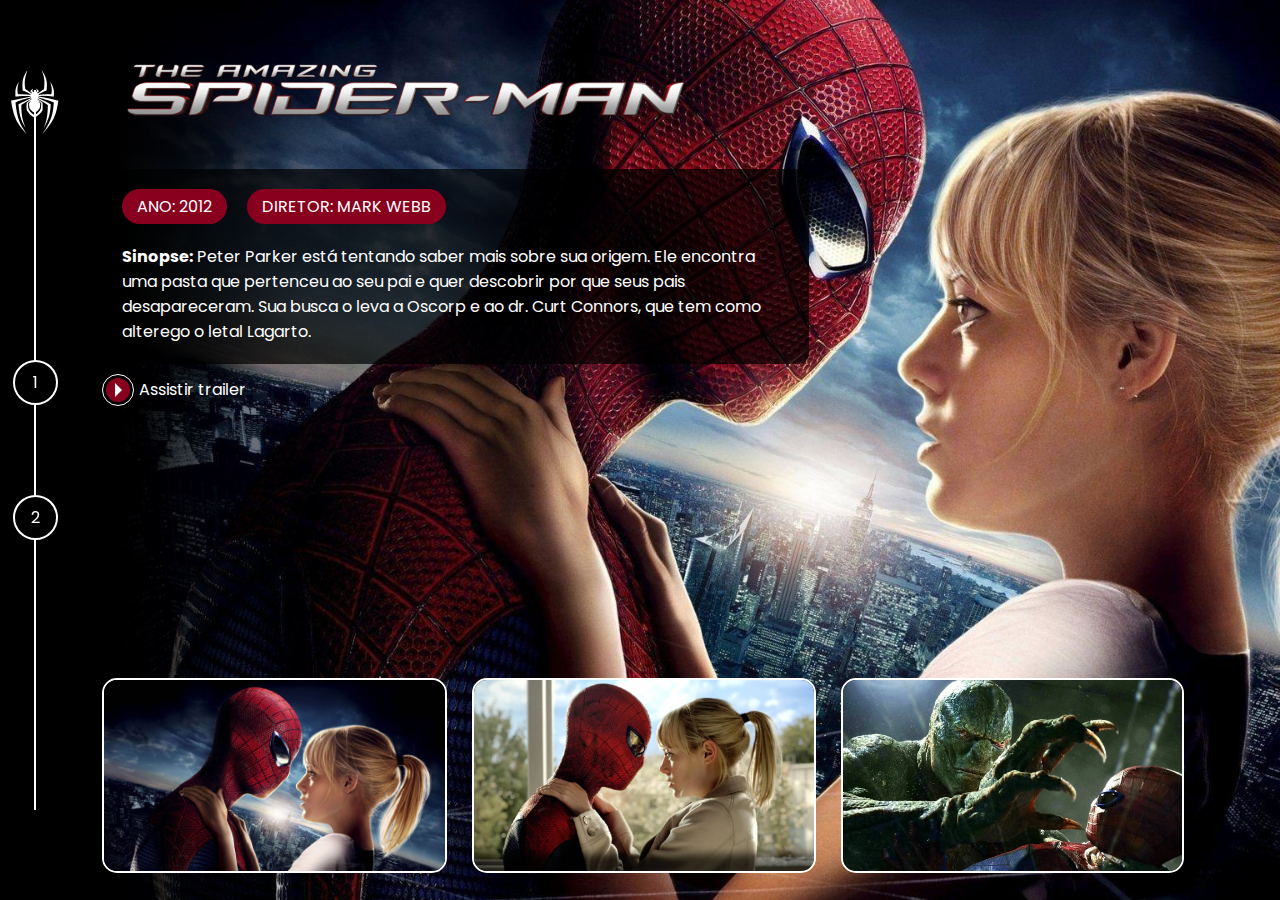
==== pages/andrew-garfild/movie-1/andrew-spider1.html @ 15adcd26 "new pc" ====
<!DOCTYPE html>
<html lang="pt-br">
  <head>
    <meta charset="UTF-8" />
    <meta http-equiv="X-UA-Compatible" content="IE=edge" />
    <meta name="viewport" content="width=device-width, initial-scale=1.0" />
    <link rel="stylesheet" href="../../../CSS/internal.css" />
    <link
      rel="stylesheet"
      href="https://cdn.jsdelivr.net/npm/@fancyapps/ui@4.0/dist/fancybox.css"
    />
    <title>Multiverse | Spiderman | Andrew Garfild</title>
  </head>

  <body>
    <main class="s-wrapper">
      <aside class="s-left-column">
        <nav class="navegator">
          <div class="navegator__icon">
            <a href="../../../index.html">
              <img src="../../../assets//images/icons/spiderman1.png" alt="logo"/>
            </a>
          </div>
          <ul>
            <li><a href="../movie-1/andrew-spider1.html">1</a></li>
            <li><a href="../movie-2/andrew-spider2.html">2</a></li>
          </ul>
        </nav>
      </aside>

      <article class="s-main-content s-spiderman-02-01">
        <section class="s-main-content__top">
          <div class="s-logo">
            <img src="../../../assets/images/spiderman-andrew/movie-01/logo.png" alt="logo spider-man one" title="spider-man 2012"/>
          </div>
          <div class="s-description">
            <div class="pills">
              <ul>
                <li>Ano: 2012</li>
                <li>Diretor: Mark Webb</li>
              </ul>
            </div>

            <div class="s-discription">
              <p>
                <strong>Sinopse:</strong>&nbsp;Peter Parker está tentando saber
                mais sobre sua origem. Ele encontra uma pasta que pertenceu ao
                seu pai e quer descobrir por que seus pais desapareceram. Sua
                busca o leva a Oscorp e ao dr. Curt Connors, que tem como
                alterego o letal Lagarto.
              </p>
            </div>
          </div>

          <div class="s-links">
            <ul>
              <li>
                <a href="https://www.youtube.com/watch?v=-tnxzJ0SSOw" class="link-buttom" target="_blank">
                  <span class="icon">
                    <div class="play-icon">&nbsp;</div>
                  </span>
                  <span class="label">Assistir trailer</span>
                </a>
              </li>
            </ul>
          </div>
        </section>
        <section class="s-main-content__bottom">
          <div class="gallery">
            <ul>
              <li>
                <a data-fancybox href="../../../assets/images/spiderman-andrew/movie-01/gallery/image-01.png">
                  <img src="../../../assets/images/spiderman-andrew/movie-01/gallery/image-01.png" alt="movie image"/>
                </a>
              </li>

              <li>
                <a data-fancybox href="../../../assets/images/spiderman-andrew/movie-01/gallery/image-02.png">
                  <img src="../../../assets/images/spiderman-andrew/movie-01/gallery/image-02.png" alt="movie image"/>
                </a>
              </li>

              <li>
                <a data-fancybox href="../../../assets/images/spiderman-andrew/movie-01/gallery/image-03.png">
                  <img src="../../../assets/images/spiderman-andrew/movie-01/gallery/image-03.png" alt="movie image"/>
                </a>
              </li>
            </ul>
          </div>
        </section>
      </article>
    </main>

    <script src="https://cdn.jsdelivr.net/npm/@fancyapps/ui@4.0/dist/fancybox.umd.js"></script>
  </body>
</html>
---- CSS/internal.css ----
@import url('./reset.css');
@import url('./global.css');
@import url('./components/navegation.css');
@import url('./components/pills.css');
@import url('./components/link-buttom.css');
@import url('./components/gallery.css');

.s-wrapper {
    display: flex;
    height: 100vh;
}

.s-wrapper .s-left-column {
    width: 100px;
    height: 100%;
    display: flex;
    justify-content: center;
    align-items: center;
    position: fixed;
    padding-right: 30px;
    left: 0;
    top: 0;
    z-index: 1;
}

.s-wrapper .s-main-content {
    height: 100vh;
    width: 100%;
    background-color: #808080;
    padding-left: 8%;
}

.s-wrapper .s-main-content__top {
    height: 80vh;
    display: flex;
    flex-direction: column;
    justify-content: flex-start;
}

.s-wrapper .s-main-content__bottom {
    height: 20vh;
    display: flex;
    flex-direction: column;
    justify-content: flex-end;

}

.s-wrapper .s-main-content__top .s-logo img {
    margin: 30px 0 30px 0;
    width: 50%;
}

.s-description {
    background-color: rgba(0,0,0,.7);
    max-width: 60%;
    padding: 20px;
    border-radius: 10px;
}

.s-description .s-description__text p {
    color: #fff;
    line-height: 170%;
}

.s-description .pills {
    margin-bottom: 20px;
}

.s-main-content__top .s-links ul {
    display: flex;
    flex-direction: row;
    margin-top: 10px;
}

/* background Tobey */

.s-spiderman-01-01 {
    background-image: url('../assets/images/spiderman-tobey/movie-01/background.png');
    background-size: cover;
}

.s-spiderman-01-02 {
    background-image: url('../assets/images/spiderman-tobey/movie-02/background.png');
    background-size: cover;
}

.s-spiderman-01-03 {
    background-image: url('../assets/images/spiderman-tobey/movie-03/background.png');
    background-size: cover;
}

/* background Andrew */

.s-spiderman-02-01 {
    background-image: url('../assets/images/spiderman-andrew/movie-01/background.png');
    background-size: cover;
}

.s-spiderman-02-02 {
    background-image: url('../assets/images/spiderman-andrew/movie-02/background.jpg');
    background-size: cover;
}
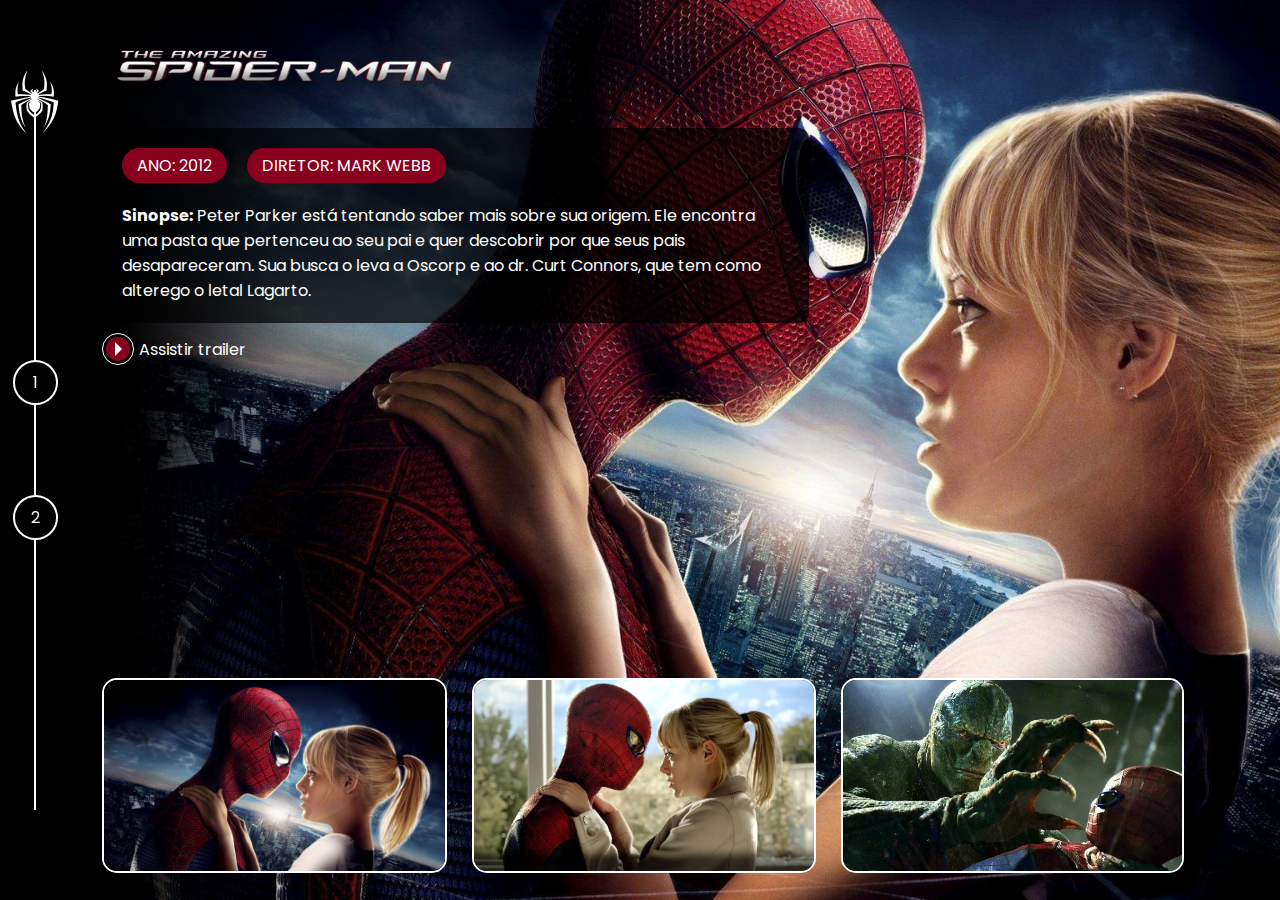
==== commit 37c63fc2: "add icon in all pages" ====
--- a/pages/andrew-garfild/movie-1/andrew-spider1.html
+++ b/pages/andrew-garfild/movie-1/andrew-spider1.html
@@ -5,6 +5,7 @@
     <meta http-equiv="X-UA-Compatible" content="IE=edge" />
     <meta name="viewport" content="width=device-width, initial-scale=1.0" />
     <link rel="stylesheet" href="../../../CSS/internal.css" />
+    <link rel="icon" type="image/x-icon" href="../../../assets/images/icons/spider.svg">
     <link
       rel="stylesheet"
       href="https://cdn.jsdelivr.net/npm/@fancyapps/ui@4.0/dist/fancybox.css"
--- a/CSS/internal.css
+++ b/CSS/internal.css
@@ -47,7 +47,7 @@
 
 .s-wrapper .s-main-content__top .s-logo img {
     margin: 30px 0 30px 0;
-    width: 50%;
+    width: 30%;
 }
 
 .s-description {
@@ -99,4 +99,21 @@
 .s-spiderman-02-02 {
     background-image: url('../assets/images/spiderman-andrew/movie-02/background.jpg');
     background-size: cover;
+}
+
+/* background Tom */
+
+.s-spiderman-03-01 {
+    background-image: url('../assets/images/spiderman-tom/movie-01/background.png');
+    background-size: cover;
+}
+
+.s-spiderman-03-02 {
+    background-image: url('../assets/images/spiderman-tom/movie-02/background.png');
+    background-size: cover;
+}
+
+.s-spiderman-03-03 {
+    background-image: url('../assets/images/spiderman-tom/movie-03/background.png');
+    background-size: cover;
 }